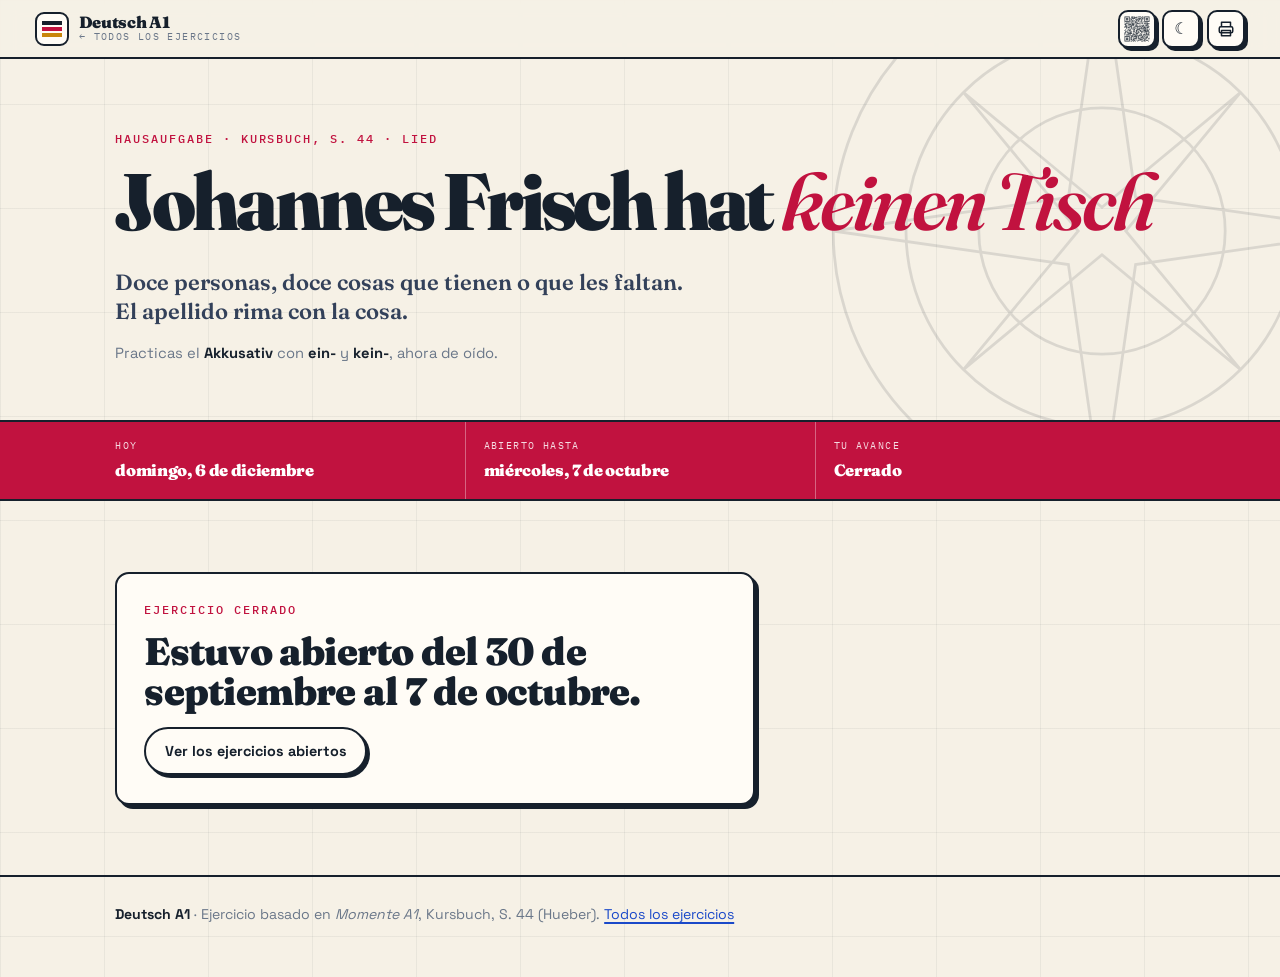
==== johannes-frisch.html @ f7e595fd "Ejercicios de Deutsch A1: portada y la canción Johannes Frisch (KB S. 44) Abierto del 30 de septiemb" ====
<!DOCTYPE html>
<html lang="es">
<head>
<meta charset="UTF-8">
<meta name="viewport" content="width=device-width, initial-scale=1">
<title>Johannes Frisch hat keinen Tisch · Deutsch A1</title>
<meta name="description" content="Hausaufgabe: la canción del Kursbuch, S. 44, con audio y huecos para el Akkusativ.">
<script>
  (function () {
    var t = null;
    try { t = localStorage.getItem("deutsch-a1-theme"); } catch (e) {}
    if (!t) t = window.matchMedia && matchMedia("(prefers-color-scheme: dark)").matches ? "dark" : "light";
    document.documentElement.dataset.theme = t;
  })();
</script>
<link rel="stylesheet" href="assets/deutsch-a1.css">
</head>
<body data-uebung="johannes-frisch">

<header class="topbar">
  <a class="brand" href="./">
    <svg class="brand-mark" viewBox="0 0 34 34" aria-hidden="true"><rect x="1" y="1" width="32" height="32" rx="8" fill="var(--card)" stroke="var(--edge)" stroke-width="2"/><rect x="7" y="9" width="20" height="4" fill="var(--ink)"/><rect x="7" y="15" width="20" height="4" fill="var(--guinda)"/><rect x="7" y="21" width="20" height="4" fill="var(--amber)"/></svg>
    <span class="brand-text"><strong>Deutsch A1</strong><small>← Todos los ejercicios</small></span>
  </a>
  <div class="topbar-actions">
    <button class="qr-btn" id="qrBtn" type="button" aria-label="Mostrar el código QR de esta página"><img src="assets/johannes-frisch/qr.svg" alt=""></button>
    <button class="icon-btn" id="themeBtn" type="button" aria-label="Cambiar tema">☾</button>
    <button class="icon-btn" id="printBtn" type="button" aria-label="Imprimir"><svg width="18" height="18" viewBox="0 0 24 24" fill="none" stroke="currentColor" stroke-width="2" stroke-linejoin="round" aria-hidden="true"><path d="M6 9V3h12v6"/><rect x="3" y="9" width="18" height="8" rx="2"/><path d="M6 14h12v7H6z"/></svg></button>
  </div>
</header>

<section class="hero">
  <svg class="hero-rose" viewBox="0 0 200 200" aria-hidden="true" fill="none" stroke="currentColor" stroke-width="1"><circle cx="100" cy="100" r="96"/><circle cx="100" cy="100" r="70"/><circle cx="100" cy="100" r="44"/><path d="M100 4 112 88 196 100 112 112 100 196 88 112 4 100 88 88Z" fill="currentColor" fill-opacity=".08"/><path d="M100 30 106 94 170 100 106 106 100 170 94 106 30 100 94 94Z" transform="rotate(45 100 100)"/></svg>
  <div class="hero-inner">
    <p class="kicker">Hausaufgabe · Kursbuch, S. 44 · Lied</p>
    <h1 class="hero-title">Johannes Frisch hat <em>keinen Tisch</em></h1>
    <p class="hero-sub">Doce personas, doce cosas que tienen o que les faltan. El apellido rima con la cosa.</p>
    <p class="hero-meta">Practicas el <b>Akkusativ</b> con <b>ein-</b> y <b>kein-</b>, ahora de oído.</p>
  </div>
</section>

<div class="nowbar" aria-live="polite">
  <div class="nowbar-inner">
    <div class="nowbar-item"><span>Hoy</span><strong id="hoy">—</strong></div>
    <div class="nowbar-item"><span>Abierto hasta</span><strong id="hasta">—</strong></div>
    <div class="nowbar-item"><span>Tu avance</span><strong id="estado">0 de 11</strong></div>
  </div>
</div>

<main id="contenido"></main>

<template id="tpl">
  <main>
    <section class="section">
      <div class="wrap">
        <div class="section-head">
          <p class="kicker k-teal">So geht's</p>
          <h2>Cinco pasos</h2>
        </div>
        <ol class="steps">
          <li><strong>Mira los dibujos</strong><span>Cada persona tiene, busca o necesita algo. <em>Frisch</em> rima con <em>Tisch</em>.</span></li>
          <li><strong>Escucha</strong><span>Una o dos veces, sin escribir. Solo oye qué artículo va.</span></li>
          <li><strong>Escribe</strong><span><em>einen · eine · keinen · keine</em> + la cosa, en el orden en que suenan.</span></li>
          <li><strong>Corrige</strong><span>Lo que salga en rojo, escúchalo otra vez antes de ver la solución.</span></li>
          <li><strong>Inventa tu estrofa</strong><span>Un nombre y una cosa que rimen. Tráela a la clase del miércoles.</span></li>
        </ol>
      </div>
    </section>

    <section class="section section-alt">
      <div class="wrap grid-2">
        <div class="stack">
          <div class="player"><span class="note" aria-hidden="true">♪</span><audio controls preload="metadata" src="assets/johannes-frisch/lied.mp3" aria-label="Canción Johannes Frisch hat keinen Tisch"></audio></div>
          <figure class="book">
            <a href="assets/johannes-frisch/kursbuch-s44.jpg" target="_blank" rel="noopener"><img src="assets/johannes-frisch/kursbuch-s44.jpg" width="1316" height="1860" alt="Kursbuch S. 44: dibujos de las doce personas de la canción" loading="lazy"></a>
            <figcaption>Momente A1, Kursbuch, S. 44 · toca la imagen para verla en grande</figcaption>
          </figure>
        </div>

        <div class="stack">
          <div class="card">
            <p class="kicker k-blue">Übung · Hören und schreiben</p>
            <h3>Wer hat was (nicht)?</h3>
            <ul class="lines" id="huecos">
              <li><span class="n">0</span>Hubertus Grille braucht <span class="ex">eine Brille</span></li>
              <li><span class="n">1</span>Marina Hartner sucht <input class="gap" aria-label="Marina Hartner sucht" data-sol="einen Partner"></li>
              <li><span class="n">2</span>Benjamin Rüssel hat <input class="gap" aria-label="Benjamin Rüssel hat" data-sol="keinen Schlüssel|keinen Schluessel"></li>
              <li><span class="n">3</span>Janina Rift hat <input class="gap" aria-label="Janina Rift hat" data-sol="keinen Stift"></li>
              <li><span class="n">4</span>Alina Hampe braucht <input class="gap" aria-label="Alina Hampe braucht" data-sol="eine Lampe"></li>
              <li><span class="n">5</span>Liane Rühle hat <input class="gap" aria-label="Liane Rühle hat" data-sol="keine Stühle|keine Stuehle"></li>
              <li><span class="n">6</span>Johannes Frisch hat <input class="gap" aria-label="Johannes Frisch hat" data-sol="keinen Tisch"></li>
              <li><span class="n">7</span>Elena Blücher kauft <input class="gap" aria-label="Elena Blücher kauft" data-sol="keine Bücher|keine Buecher"></li>
              <li><span class="n">8</span>Hans-Peter Reife hat <input class="gap" aria-label="Hans-Peter Reife hat" data-sol="keine Seife"></li>
              <li><span class="n">9</span>Mario Klinge hat <input class="gap" aria-label="Mario Klinge hat" data-sol="keine Ringe"></li>
              <li><span class="n">10</span>Florian Masche braucht <input class="gap" aria-label="Florian Masche braucht" data-sol="eine Tasche"></li>
              <li><span class="n">11</span>Larissa Nuh hat <input class="gap" aria-label="Larissa Nuh hat" data-sol="keine Uhr"></li>
            </ul>
            <div class="tools">
              <button class="btn btn-primary btn-small" type="button" id="btnCheck">Kontrollieren</button>
              <button class="btn btn-small" type="button" id="btnSol">Lösung zeigen</button>
              <button class="btn btn-small" type="button" id="btnReset">Noch einmal</button>
              <span class="score" id="score" aria-live="polite"></span>
            </div>
            <p class="muted" style="font-size:.86rem;margin:1rem 0 0">Ojo con el 3: en las soluciones del libro dice <em>einen Stift</em>, pero en la canción se oye <em>keinen Stift</em>. Vale lo que se oye.</p>
          </div>

          <div class="card">
            <p class="kicker k-amber">La regla</p>
            <h3>Solo cambia el masculino</h3>
            <table class="rule">
              <thead><tr><th></th><th>Nominativ</th><th>Akkusativ</th></tr></thead>
              <tbody>
                <tr class="hit"><td class="m">der Tisch</td><td>ein · kein</td><td><b>einen · keinen</b></td></tr>
                <tr><td class="f">die Lampe</td><td>eine · keine</td><td>eine · keine</td></tr>
                <tr><td class="ne">das Bett</td><td>ein · kein</td><td>ein · kein</td></tr>
                <tr><td class="pl">die Stühle</td><td>– · keine</td><td>– · keine</td></tr>
              </tbody>
            </table>
            <p style="margin:.9rem 0 0;font-size:.95rem"><em>haben, brauchen, suchen, kaufen</em> piden Akkusativ. Por eso Johannes tiene <b>keinen</b> Tisch y no <em>kein</em> Tisch.</p>
          </div>
        </div>
      </div>
    </section>

    <section class="section">
      <div class="wrap grid-2">
        <div class="card">
          <p class="kicker k-plum">Der Refrain · para cantarlo</p>
          <p class="refrain">Wir suchen hier. Wir suchen da.<br>Wir finden alles. Das ist ja klar.<br>Wir lernen sehr schnell. Es ist ja nicht schwer.<br>Wir brauchen keine Hilfe. Nein, nein, nein – danke sehr!</p>
        </div>
        <div class="card">
          <p class="kicker">Deine Strophe</p>
          <h3>Ahora tú</h3>
          <p style="font-size:.95rem">Inventa una persona cuyo apellido rime con una cosa. Por ejemplo: <em>Lena Kasse braucht eine Tasse.</em></p>
          <div class="field"><label for="vName">Nombre y apellido</label><input id="vName" placeholder="Lena Kasse" autocomplete="off"></div>
          <div class="field"><label for="vSatz">hat / braucht / sucht / kauft + la cosa</label><input id="vSatz" placeholder="braucht eine Tasse" autocomplete="off"></div>
          <div class="verse" id="verse" aria-live="polite"></div>
          <div class="tools"><button class="btn btn-small" type="button" id="btnCopy">Copiar mi estrofa</button><span class="score" id="copied"></span></div>
        </div>
      </div>
    </section>
  </main>
</template>

<footer>
  <div class="wrap">
    <p><strong>Deutsch A1</strong> · Ejercicio basado en <em>Momente A1</em>, Kursbuch, S. 44 (Hueber). <a href="./">Todos los ejercicios</a></p>
  </div>
</footer>

<dialog class="qr-modal" id="qrModal" aria-label="Código QR de esta página">
  <img src="assets/johannes-frisch/qr.svg" alt="Código QR que abre esta página">
  <p>socyb.github.io/deutsch-a1/johannes-frisch.html</p>
  <form method="dialog"><button class="btn btn-small">Cerrar</button></form>
</dialog>

<script src="assets/johannes-frisch/johannes-frisch.js"></script>
<script src="assets/deutsch-a1.js"></script>
</body>
</html>
---- assets/deutsch-a1.css ----
/* Deutsch A1 · Übungen — lenguaje visual "carta náutica" */
@import url('https://fonts.googleapis.com/css2?family=Fraunces:ital,opsz,wght@0,9..144,400;0,9..144,600;0,9..144,900;1,9..144,600&family=Space+Grotesk:wght@400;500;700&family=IBM+Plex+Mono:wght@500&display=swap');

/* ── Tokens ─────────────────────────────────────────────────────────────── */
:root{
  --paper:#f6f1e6; --paper-2:#efe8d9; --card:#fffcf6;
  --ink:#16202c; --ink-soft:#33415a; --muted:#6a7789;
  --line:#d9cfba; --edge:#16202c; --grid:rgba(22,32,44,.055);

  --guinda:#c1123f; --cobalt:#1a49c9; --teal:#0f7a70; --amber:#c8860a; --plum:#7c3f6d;
  --tint-red:#fbe3e7; --tint-blue:#e4ecff; --tint-teal:#dcf1ec; --tint-amber:#fbeed2; --tint-plum:#f4e7f1;

  --shadow:6px 6px 0 var(--edge); --shadow-sm:4px 4px 0 var(--edge); --shadow-xs:3px 3px 0 var(--edge);

  --display:"Fraunces",Georgia,"Times New Roman",serif;
  --sans:"Space Grotesk",system-ui,-apple-system,"Segoe UI",sans-serif;
  --mono:"IBM Plex Mono",ui-monospace,SFMono-Regular,Menlo,monospace;

  --radius:14px; --radius-sm:10px; --wrap:1120px; --t:.2s ease;
}
html[data-theme="dark"]{
  --paper:#0e1620; --paper-2:#131e2a; --card:#17232f;
  --ink:#eef3f9; --ink-soft:#c6d3e2; --muted:#8ea0b6;
  --line:#31435a; --edge:#050b12; --grid:rgba(255,255,255,.045);
  --guinda:#ff5573; --cobalt:#83a8ff; --teal:#4fd0bf; --amber:#f2c257; --plum:#d68fc4;
  --tint-red:#341a23; --tint-blue:#17233f; --tint-teal:#0f2c2a; --tint-amber:#332711; --tint-plum:#2d1c2b;
}

/* ── Base ───────────────────────────────────────────────────────────────── */
*,*::before,*::after{box-sizing:border-box}
html{scroll-behavior:smooth;scroll-padding-top:84px}
body{
  margin:0;font-family:var(--sans);font-size:16.5px;line-height:1.62;color:var(--ink);
  background-color:var(--paper);
  background-image:linear-gradient(var(--grid) 1px,transparent 1px),linear-gradient(90deg,var(--grid) 1px,transparent 1px);
  background-size:104px 104px;-webkit-font-smoothing:antialiased;
  transition:background-color .35s ease,color .35s ease;
}
img{display:block;max-width:100%;height:auto}
button,input{font:inherit;color:inherit}
h1,h2,h3{font-family:var(--display);line-height:1.06;margin:0 0 .4em;letter-spacing:-.02em}
p{margin:0 0 1rem}
a{color:var(--cobalt);text-decoration-thickness:1.5px;text-underline-offset:3px}
a:hover{color:var(--guinda)}
:focus-visible{outline:3px dashed var(--guinda);outline-offset:3px}
::selection{background:var(--amber);color:#16202c}
.wrap{width:100%;max-width:var(--wrap);margin:0 auto;padding:0 clamp(1rem,4vw,2.2rem)}
.muted{color:var(--muted)}
.kicker{margin:0 0 .7rem;font-family:var(--mono);font-size:.72rem;font-weight:500;letter-spacing:.17em;text-transform:uppercase;color:var(--guinda)}
.k-blue{color:var(--cobalt)}.k-teal{color:var(--teal)}.k-amber{color:var(--amber)}.k-plum{color:var(--plum)}

/* ── Barra superior ─────────────────────────────────────────────────────── */
.topbar{
  position:sticky;top:0;z-index:60;display:flex;align-items:center;gap:1rem;
  padding:.6rem clamp(1rem,4vw,2.2rem);
  background:var(--paper);background:color-mix(in srgb,var(--paper) 90%,transparent);
  backdrop-filter:blur(10px);border-bottom:2px solid var(--edge);
}
.brand{display:flex;align-items:center;gap:.6rem;text-decoration:none;color:var(--ink);min-width:0}
.brand-mark{width:34px;height:34px;flex:none}
.brand-text{display:flex;flex-direction:column;line-height:1.1;min-width:0}
.brand-text strong{font-family:var(--display);font-size:1.02rem;font-weight:900;letter-spacing:-.02em}
.brand-text small{font-family:var(--mono);font-size:.62rem;letter-spacing:.14em;text-transform:uppercase;color:var(--muted)}
.topbar-actions{display:flex;gap:.4rem;margin-left:auto}
.icon-btn,.qr-btn{
  display:grid;color:var(--ink);place-items:center;width:38px;height:38px;
  border:2px solid var(--edge);border-radius:var(--radius-sm);background:var(--card);cursor:pointer;font-size:1rem;
  box-shadow:var(--shadow-xs);transition:transform var(--t),box-shadow var(--t);
}
.qr-btn{padding:3px;background:#fffcf6}
.qr-btn img{width:100%;height:100%;image-rendering:pixelated}
.icon-btn:hover,.qr-btn:hover{transform:translate(-1px,-1px);box-shadow:var(--shadow-sm)}
.icon-btn:active,.qr-btn:active{transform:translate(2px,2px);box-shadow:1px 1px 0 var(--edge)}

/* ── Botones ────────────────────────────────────────────────────────────── */
.btn{
  display:inline-flex;align-items:center;gap:.5rem;padding:.65rem 1.15rem;
  border:2px solid var(--edge);border-radius:999px;font-weight:700;font-size:.9rem;
  text-decoration:none;cursor:pointer;background:var(--card);color:var(--ink);
  box-shadow:var(--shadow-xs);transition:transform var(--t),box-shadow var(--t);
}
.btn:hover{transform:translate(-2px,-2px);box-shadow:var(--shadow-sm);color:var(--ink)}
.btn:active{transform:translate(2px,2px);box-shadow:1px 1px 0 var(--edge)}
.btn-primary{background:var(--guinda);color:#fff}
.btn-primary:hover{color:#fff}
html[data-theme="dark"] .btn-primary,html[data-theme="dark"] .btn-primary:hover{color:#14060c}
.btn-small{padding:.42rem .85rem;font-size:.8rem}

/* ── Portada ────────────────────────────────────────────────────────────── */
.hero{position:relative;overflow:hidden;border-bottom:2px solid var(--edge)}
.hero-rose{position:absolute;right:-8%;top:-30%;width:min(60vw,560px);opacity:.12;color:var(--ink);pointer-events:none;animation:spin 300s linear infinite}
@keyframes spin{to{transform:rotate(360deg)}}
.hero-inner{position:relative;z-index:1;max-width:var(--wrap);margin:0 auto;padding:clamp(2.2rem,6vw,4.4rem) clamp(1rem,4vw,2.2rem) clamp(2rem,5vw,3.4rem)}
.hero-title{font-size:clamp(2.5rem,7vw,5rem);font-weight:900;letter-spacing:-.045em;margin:.1em 0 .3em}
.hero-title em{font-style:italic;font-weight:600;color:var(--guinda)}
.hero-sub{font-family:var(--display);font-size:clamp(1.08rem,2.2vw,1.38rem);font-weight:600;line-height:1.3;max-width:38ch;color:var(--ink-soft);margin-bottom:1rem}
.hero-meta{color:var(--muted);font-size:.92rem;margin:0}
.hero-meta b{color:var(--ink)}

/* ── Barra de hoy ───────────────────────────────────────────────────────── */
.nowbar{background:var(--guinda);color:#fff;border-bottom:2px solid var(--edge)}
html[data-theme="dark"] .nowbar{color:#160610}
.nowbar-inner{display:grid;grid-template-columns:repeat(3,minmax(0,1fr));max-width:var(--wrap);margin:0 auto;padding:0 clamp(1rem,4vw,2.2rem)}
.nowbar-item{padding:1rem 1.1rem 1rem 0;min-width:0}
.nowbar-item+.nowbar-item{padding-left:1.1rem;border-left:1px solid rgba(255,255,255,.35)}
html[data-theme="dark"] .nowbar-item+.nowbar-item{border-left-color:rgba(0,0,0,.28)}
.nowbar-item span{display:block;font-family:var(--mono);font-size:.62rem;letter-spacing:.14em;text-transform:uppercase;opacity:.85}
.nowbar-item strong{display:block;margin-top:.18rem;font-family:var(--display);font-size:1.02rem;font-weight:900;letter-spacing:-.02em}

/* ── Secciones y tarjetas ───────────────────────────────────────────────── */
.section{padding:clamp(2.4rem,6vw,4.4rem) 0}
.section-alt{background:var(--paper-2);border-top:2px solid var(--edge);border-bottom:2px solid var(--edge)}
.section-head{max-width:46rem;margin-bottom:1.8rem}
.section-head h2{font-size:clamp(2rem,5vw,3.1rem);font-weight:900;letter-spacing:-.04em;margin-bottom:.35rem}
.lead{font-size:clamp(1rem,1.7vw,1.15rem);color:var(--ink-soft);max-width:62ch;margin:0}
.card{background:var(--card);border:2px solid var(--edge);border-radius:var(--radius);padding:clamp(1.1rem,3vw,1.7rem);box-shadow:var(--shadow-sm)}
.card h3{font-size:clamp(1.2rem,2.4vw,1.5rem);font-weight:900}
.card > :last-child{margin-bottom:0}
.grid-2{display:grid;grid-template-columns:repeat(auto-fit,minmax(min(100%,320px),1fr));gap:1.3rem;align-items:start}
.stack{display:grid;gap:1.3rem}

/* ── Lista de ejercicios (portada) ──────────────────────────────────────── */
.ulist{display:grid;gap:1.2rem;grid-template-columns:repeat(auto-fit,minmax(min(100%,330px),1fr))}
.ucard{
  display:block;text-decoration:none;color:var(--ink);background:var(--card);
  border:2px solid var(--edge);border-radius:var(--radius);padding:1.3rem 1.4rem;
  box-shadow:var(--shadow-sm);transition:transform var(--t),box-shadow var(--t);
}
.ucard:hover{transform:translate(-3px,-3px);box-shadow:var(--shadow);color:var(--ink)}
.ucard h3{font-size:1.45rem;font-weight:900;margin:.2rem 0 .4rem}
.ucard p{margin:0 0 .8rem;color:var(--ink-soft);font-size:.95rem}
.ucard .kicker{font-size:.72rem;margin-bottom:.4rem}
.ucard .due{display:inline-block;font-family:var(--mono);font-size:.72rem;letter-spacing:.08em;text-transform:uppercase;padding:.25rem .6rem;border:2px solid var(--guinda);border-radius:999px;color:var(--guinda);background:var(--tint-red)}
.empty{border-style:dashed;box-shadow:none;color:var(--ink-soft)}

/* ── Pasos ──────────────────────────────────────────────────────────────── */
.steps{list-style:none;margin:0;padding:0;counter-reset:s;display:grid;gap:.9rem;grid-template-columns:repeat(auto-fit,minmax(min(100%,180px),1fr))}
.steps li{counter-increment:s;position:relative;background:var(--card);border:2px solid var(--edge);border-radius:var(--radius);padding:1rem 1.1rem 1rem 3.6rem;box-shadow:var(--shadow-xs)}
.steps li::before{content:counter(s);position:absolute;left:1rem;top:1rem;display:grid;place-items:center;width:30px;height:30px;border-radius:50%;border:2px solid var(--guinda);color:var(--guinda);font-family:var(--mono);font-size:.8rem}
.steps strong{display:block;font-family:var(--display);font-size:1.08rem}
.steps span{color:var(--ink-soft);font-size:.92rem}

/* ── Libro y audio ──────────────────────────────────────────────────────── */
.book{margin:0;background:#fffcf6;border:2px solid var(--edge);border-radius:var(--radius);box-shadow:var(--shadow-sm);overflow:hidden}
.book a{display:block}
.book img{width:100%}
.book figcaption{padding:.7rem 1rem;border-top:2px solid var(--edge);font-size:.82rem;color:#6a7789;background:var(--card)}
html[data-theme="dark"] .book figcaption{color:var(--muted)}
.player{display:flex;align-items:center;gap:.8rem;background:var(--tint-blue);border:2px solid var(--edge);border-radius:var(--radius);padding:.7rem .9rem;box-shadow:var(--shadow-xs)}
.player .note{font-family:var(--display);font-size:1.6rem;line-height:1;color:var(--cobalt)}
.player audio{flex:1;min-width:0;height:40px}

/* ── Huecos ─────────────────────────────────────────────────────────────── */
.lines{list-style:none;margin:0 0 1rem;padding:0}
.lines li{display:flex;flex-wrap:wrap;align-items:baseline;gap:.2rem .45rem;padding:.42rem 0;border-bottom:1px dashed var(--line);font-size:1.05rem}
.lines li:last-child{border-bottom:0}
.lines .n{font-family:var(--mono);font-size:.72rem;color:var(--muted);width:1.6rem}
.lines .ex{color:var(--teal);font-weight:700}
.gap{
  width:min(100%,12.5rem);padding:.15rem .3rem;border:0;border-bottom:2px solid var(--line);
  background:transparent;font-size:1.02rem;border-radius:0;
}
.gap:focus{outline:none;border-bottom-color:var(--cobalt);background:var(--tint-blue)}
.gap.ok{border-bottom-color:var(--teal);color:var(--teal);font-weight:700}
.gap.bad{border-bottom-color:var(--guinda);color:var(--guinda);background:var(--tint-red)}
.tools{display:flex;flex-wrap:wrap;gap:.55rem;align-items:center}
.score{font-family:var(--mono);font-size:.82rem;color:var(--teal);margin-left:.3rem}

/* ── Tabla de la regla ──────────────────────────────────────────────────── */
.rule{width:100%;border-collapse:collapse;font-size:.98rem}
.rule th,.rule td{padding:.45rem .5rem;border-bottom:1px solid var(--line);text-align:left}
.rule th{font-family:var(--mono);font-size:.66rem;letter-spacing:.12em;text-transform:uppercase;color:var(--muted);font-weight:500}
.rule .m{color:var(--cobalt);font-weight:700}.rule .f{color:var(--guinda);font-weight:700}
.rule .ne{color:var(--teal);font-weight:700}.rule .pl{color:var(--amber);font-weight:700}
.rule .hit{background:var(--tint-amber)}

/* ── Estribillo y estrofa propia ────────────────────────────────────────── */
.refrain{font-family:var(--display);font-size:1.18rem;line-height:1.5;font-style:italic;color:var(--ink-soft);margin:0}
.field{display:grid;gap:.25rem;margin-bottom:.8rem}
.field label{font-family:var(--mono);font-size:.68rem;letter-spacing:.12em;text-transform:uppercase;color:var(--muted)}
.field input{padding:.6rem .75rem;border:2px solid var(--edge);border-radius:var(--radius-sm);background:var(--paper)}
.verse{font-family:var(--display);font-size:1.35rem;font-weight:600;line-height:1.35;padding:1rem 1.1rem;border:2px dashed var(--line);border-radius:var(--radius-sm);margin:.4rem 0 1rem;min-height:4.2rem}

/* ── Aviso de ejercicio cerrado ─────────────────────────────────────────── */
.closed{max-width:40rem}
.closed h2{font-size:clamp(1.7rem,4vw,2.4rem);font-weight:900}

/* ── QR ─────────────────────────────────────────────────────────────────── */
.qr-modal{width:min(92vw,400px);padding:1.4rem;margin:auto;border:2px solid var(--edge);border-radius:var(--radius);background:var(--card);color:var(--ink);box-shadow:var(--shadow)}
.qr-modal::backdrop{background:rgba(9,14,20,.62);backdrop-filter:blur(3px)}
.qr-modal img{width:100%;image-rendering:pixelated;border:2px solid var(--edge);border-radius:var(--radius-sm);margin:.4rem 0 .8rem}
.qr-modal p{font-size:.85rem;color:var(--muted);word-break:break-all;margin:0 0 .9rem}

/* ── Pie ────────────────────────────────────────────────────────────────── */
footer{border-top:2px solid var(--edge);padding:1.6rem 0 2.2rem;font-size:.88rem;color:var(--muted)}
footer strong{color:var(--ink)}

/* ── Celular ────────────────────────────────────────────────────────────── */
@media (max-width:640px){
  .nowbar-inner{grid-template-columns:1fr}
  .nowbar-item{padding:.7rem 0}
  .nowbar-item+.nowbar-item{padding-left:0;border-left:0;border-top:1px solid rgba(255,255,255,.35)}
  .brand-text small{display:none}
  .gap{width:100%}
}

/* ── Impresión ──────────────────────────────────────────────────────────── */
@media print{
  .topbar,.hero-rose,.tools,.player,.qr-modal,.no-print{display:none!important}
  body{background:#fff;color:#000}
  .card,.steps li,.book,.ucard{box-shadow:none;break-inside:avoid}
  .nowbar{background:#fff;color:#000;border-top:2px solid #000}
  .section{padding:1rem 0}
  .gap{border-bottom:1px solid #000}
}
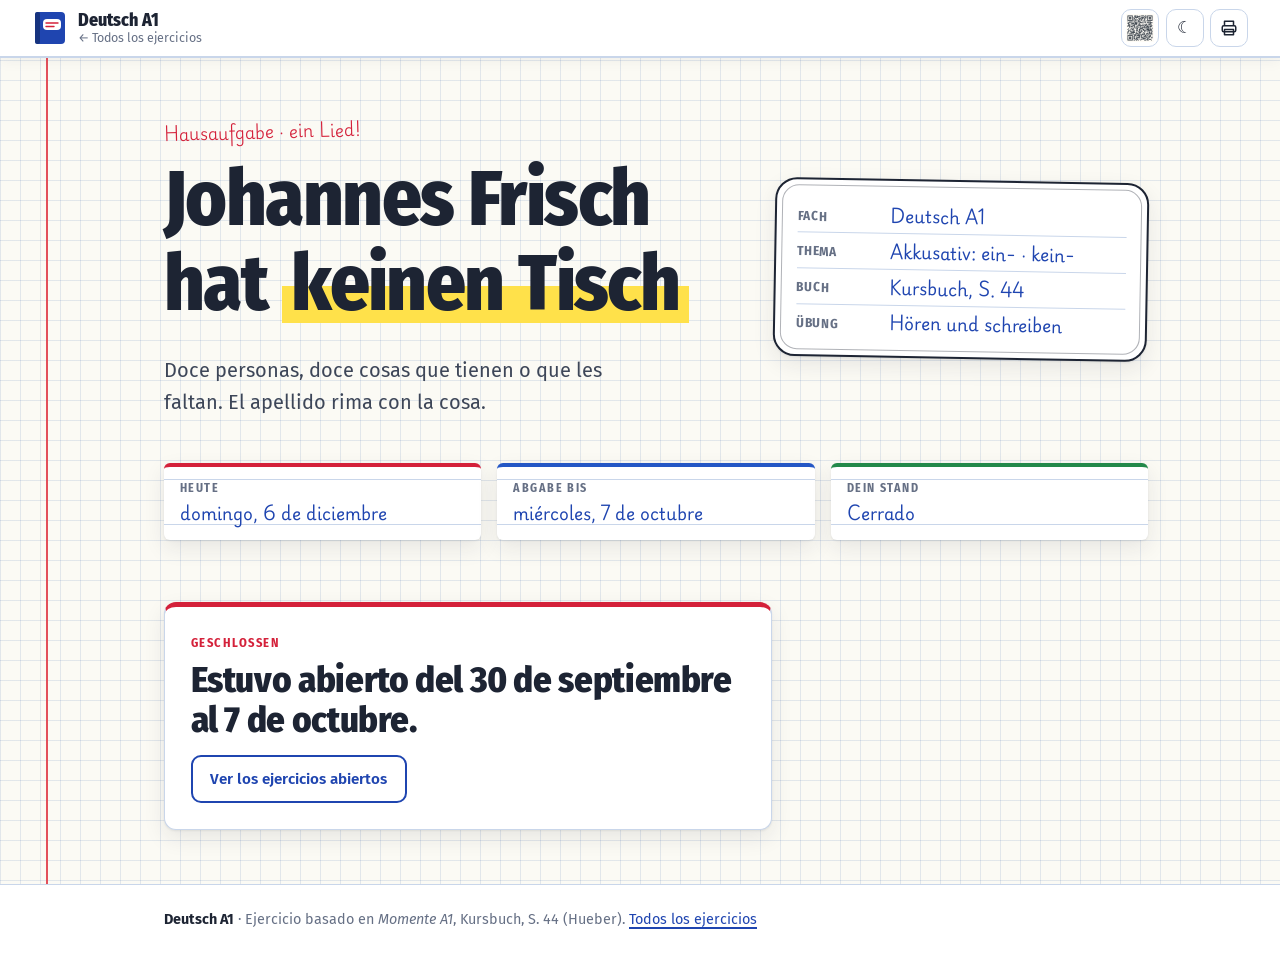
==== commit 5df92c08: "Nuevo diseño Schulheft: papel cuadriculado, colores de género y pizarra Co-Authored-By: Claude Opus " ====
--- a/johannes-frisch.html
+++ b/johannes-frisch.html
@@ -19,7 +19,7 @@
 
 <header class="topbar">
   <a class="brand" href="./">
-    <svg class="brand-mark" viewBox="0 0 34 34" aria-hidden="true"><rect x="1" y="1" width="32" height="32" rx="8" fill="var(--card)" stroke="var(--edge)" stroke-width="2"/><rect x="7" y="9" width="20" height="4" fill="var(--ink)"/><rect x="7" y="15" width="20" height="4" fill="var(--guinda)"/><rect x="7" y="21" width="20" height="4" fill="var(--amber)"/></svg>
+    <svg class="brand-mark" viewBox="0 0 36 36" aria-hidden="true"><rect x="3" y="2" width="30" height="32" rx="4" fill="#1f45b0"/><rect x="3" y="2" width="5" height="32" rx="2" fill="#16337f"/><rect x="11" y="9" width="18" height="11" rx="4" fill="#fff"/><path d="M14 13h12M14 16.5h8" stroke="#d4213a" stroke-width="1.4" stroke-linecap="round"/></svg>
     <span class="brand-text"><strong>Deutsch A1</strong><small>← Todos los ejercicios</small></span>
   </a>
   <div class="topbar-actions">
@@ -30,22 +30,28 @@
 </header>
 
 <section class="hero">
-  <svg class="hero-rose" viewBox="0 0 200 200" aria-hidden="true" fill="none" stroke="currentColor" stroke-width="1"><circle cx="100" cy="100" r="96"/><circle cx="100" cy="100" r="70"/><circle cx="100" cy="100" r="44"/><path d="M100 4 112 88 196 100 112 112 100 196 88 112 4 100 88 88Z" fill="currentColor" fill-opacity=".08"/><path d="M100 30 106 94 170 100 106 106 100 170 94 106 30 100 94 94Z" transform="rotate(45 100 100)"/></svg>
-  <div class="hero-inner">
-    <p class="kicker">Hausaufgabe · Kursbuch, S. 44 · Lied</p>
-    <h1 class="hero-title">Johannes Frisch hat <em>keinen Tisch</em></h1>
-    <p class="hero-sub">Doce personas, doce cosas que tienen o que les faltan. El apellido rima con la cosa.</p>
-    <p class="hero-meta">Practicas el <b>Akkusativ</b> con <b>ein-</b> y <b>kein-</b>, ahora de oído.</p>
+  <div class="wrap hero-grid">
+    <div>
+      <p class="hero-kicker">Hausaufgabe · ein Lied!</p>
+      <h1 class="hero-title">Johannes Frisch hat <span class="mark">keinen Tisch</span></h1>
+      <p class="hero-sub">Doce personas, doce cosas que tienen o que les faltan. El apellido rima con la cosa.</p>
+    </div>
+    <div class="etikett" aria-label="Datos del ejercicio">
+      <div class="etikett-row"><span>Fach</span><b>Deutsch A1</b></div>
+      <div class="etikett-row"><span>Thema</span><b>Akkusativ: ein- · kein-</b></div>
+      <div class="etikett-row"><span>Buch</span><b>Kursbuch, S. 44</b></div>
+      <div class="etikett-row"><span>Übung</span><b>Hören und schreiben</b></div>
+    </div>
   </div>
 </section>
 
-<div class="nowbar" aria-live="polite">
-  <div class="nowbar-inner">
-    <div class="nowbar-item"><span>Hoy</span><strong id="hoy">—</strong></div>
-    <div class="nowbar-item"><span>Abierto hasta</span><strong id="hasta">—</strong></div>
-    <div class="nowbar-item"><span>Tu avance</span><strong id="estado">0 de 11</strong></div>
+<section aria-live="polite">
+  <div class="wrap karten">
+    <div class="karte"><span>Heute</span><strong id="hoy">—</strong></div>
+    <div class="karte"><span>Abgabe bis</span><strong id="hasta">—</strong></div>
+    <div class="karte"><span>Dein Stand</span><strong id="estado">0 de 11</strong></div>
   </div>
-</div>
+</section>
 
 <main id="contenido"></main>
 
@@ -54,7 +60,7 @@
     <section class="section">
       <div class="wrap">
         <div class="section-head">
-          <p class="kicker k-teal">So geht's</p>
+          <span class="label c-das">So geht's</span>
           <h2>Cinco pasos</h2>
         </div>
         <ol class="steps">
@@ -67,7 +73,7 @@
       </div>
     </section>
 
-    <section class="section section-alt">
+    <section class="section">
       <div class="wrap grid-2">
         <div class="stack">
           <div class="player"><span class="note" aria-hidden="true">♪</span><audio controls preload="metadata" src="assets/johannes-frisch/lied.mp3" aria-label="Canción Johannes Frisch hat keinen Tisch"></audio></div>
@@ -79,44 +85,46 @@
 
         <div class="stack">
           <div class="card">
-            <p class="kicker k-blue">Übung · Hören und schreiben</p>
+            <span class="label c-der">Übung · Hören und schreiben</span>
             <h3>Wer hat was (nicht)?</h3>
-            <ul class="lines" id="huecos">
-              <li><span class="n">0</span>Hubertus Grille braucht <span class="ex">eine Brille</span></li>
-              <li><span class="n">1</span>Marina Hartner sucht <input class="gap" aria-label="Marina Hartner sucht" data-sol="einen Partner"></li>
-              <li><span class="n">2</span>Benjamin Rüssel hat <input class="gap" aria-label="Benjamin Rüssel hat" data-sol="keinen Schlüssel|keinen Schluessel"></li>
-              <li><span class="n">3</span>Janina Rift hat <input class="gap" aria-label="Janina Rift hat" data-sol="keinen Stift"></li>
-              <li><span class="n">4</span>Alina Hampe braucht <input class="gap" aria-label="Alina Hampe braucht" data-sol="eine Lampe"></li>
-              <li><span class="n">5</span>Liane Rühle hat <input class="gap" aria-label="Liane Rühle hat" data-sol="keine Stühle|keine Stuehle"></li>
-              <li><span class="n">6</span>Johannes Frisch hat <input class="gap" aria-label="Johannes Frisch hat" data-sol="keinen Tisch"></li>
-              <li><span class="n">7</span>Elena Blücher kauft <input class="gap" aria-label="Elena Blücher kauft" data-sol="keine Bücher|keine Buecher"></li>
-              <li><span class="n">8</span>Hans-Peter Reife hat <input class="gap" aria-label="Hans-Peter Reife hat" data-sol="keine Seife"></li>
-              <li><span class="n">9</span>Mario Klinge hat <input class="gap" aria-label="Mario Klinge hat" data-sol="keine Ringe"></li>
-              <li><span class="n">10</span>Florian Masche braucht <input class="gap" aria-label="Florian Masche braucht" data-sol="eine Tasche"></li>
-              <li><span class="n">11</span>Larissa Nuh hat <input class="gap" aria-label="Larissa Nuh hat" data-sol="keine Uhr"></li>
-            </ul>
+            <div class="heft">
+              <ul class="lines" id="huecos">
+                <li><span class="n">0</span>Hubertus Grille braucht <span class="ex">eine Brille</span></li>
+                <li><span class="n">1</span>Marina Hartner sucht <input class="gap" aria-label="Marina Hartner sucht" data-sol="einen Partner"></li>
+                <li><span class="n">2</span>Benjamin Rüssel hat <input class="gap" aria-label="Benjamin Rüssel hat" data-sol="keinen Schlüssel|keinen Schluessel"></li>
+                <li><span class="n">3</span>Janina Rift hat <input class="gap" aria-label="Janina Rift hat" data-sol="keinen Stift"></li>
+                <li><span class="n">4</span>Alina Hampe braucht <input class="gap" aria-label="Alina Hampe braucht" data-sol="eine Lampe"></li>
+                <li><span class="n">5</span>Liane Rühle hat <input class="gap" aria-label="Liane Rühle hat" data-sol="keine Stühle|keine Stuehle"></li>
+                <li><span class="n">6</span>Johannes Frisch hat <input class="gap" aria-label="Johannes Frisch hat" data-sol="keinen Tisch"></li>
+                <li><span class="n">7</span>Elena Blücher kauft <input class="gap" aria-label="Elena Blücher kauft" data-sol="keine Bücher|keine Buecher"></li>
+                <li><span class="n">8</span>Hans-Peter Reife hat <input class="gap" aria-label="Hans-Peter Reife hat" data-sol="keine Seife"></li>
+                <li><span class="n">9</span>Mario Klinge hat <input class="gap" aria-label="Mario Klinge hat" data-sol="keine Ringe"></li>
+                <li><span class="n">10</span>Florian Masche braucht <input class="gap" aria-label="Florian Masche braucht" data-sol="eine Tasche"></li>
+                <li><span class="n">11</span>Larissa Nuh hat <input class="gap" aria-label="Larissa Nuh hat" data-sol="keine Uhr"></li>
+              </ul>
+            </div>
             <div class="tools">
               <button class="btn btn-primary btn-small" type="button" id="btnCheck">Kontrollieren</button>
               <button class="btn btn-small" type="button" id="btnSol">Lösung zeigen</button>
-              <button class="btn btn-small" type="button" id="btnReset">Noch einmal</button>
+              <button class="btn btn-rot btn-small" type="button" id="btnReset">Noch einmal</button>
               <span class="score" id="score" aria-live="polite"></span>
             </div>
-            <p class="muted" style="font-size:.86rem;margin:1rem 0 0">Ojo con el 3: en las soluciones del libro dice <em>einen Stift</em>, pero en la canción se oye <em>keinen Stift</em>. Vale lo que se oye.</p>
+            <p class="hinweis">Ojo con el 3: en las soluciones del libro dice <em>einen Stift</em>, pero en la canción se oye <em>keinen Stift</em>. Vale lo que se oye.</p>
           </div>
 
           <div class="card">
-            <p class="kicker k-amber">La regla</p>
+            <span class="label c-pl">Die Regel</span>
             <h3>Solo cambia el masculino</h3>
             <table class="rule">
               <thead><tr><th></th><th>Nominativ</th><th>Akkusativ</th></tr></thead>
               <tbody>
-                <tr class="hit"><td class="m">der Tisch</td><td>ein · kein</td><td><b>einen · keinen</b></td></tr>
-                <tr><td class="f">die Lampe</td><td>eine · keine</td><td>eine · keine</td></tr>
-                <tr><td class="ne">das Bett</td><td>ein · kein</td><td>ein · kein</td></tr>
-                <tr><td class="pl">die Stühle</td><td>– · keine</td><td>– · keine</td></tr>
+                <tr class="g-der"><td>der Tisch</td><td>ein · kein</td><td><b>einen · keinen</b></td></tr>
+                <tr class="g-die"><td>die Lampe</td><td>eine · keine</td><td>eine · keine</td></tr>
+                <tr class="g-das"><td>das Bett</td><td>ein · kein</td><td>ein · kein</td></tr>
+                <tr class="g-pl"><td>die Stühle</td><td>– · keine</td><td>– · keine</td></tr>
               </tbody>
             </table>
-            <p style="margin:.9rem 0 0;font-size:.95rem"><em>haben, brauchen, suchen, kaufen</em> piden Akkusativ. Por eso Johannes tiene <b>keinen</b> Tisch y no <em>kein</em> Tisch.</p>
+            <p style="margin:.9rem 0 0;font-size:.97rem"><em>haben, brauchen, suchen, kaufen</em> piden Akkusativ. Por eso Johannes tiene <b class="c-der">keinen</b> Tisch y no <em>kein</em> Tisch.</p>
           </div>
         </div>
       </div>
@@ -124,12 +132,12 @@
 
     <section class="section">
       <div class="wrap grid-2">
-        <div class="card">
-          <p class="kicker k-plum">Der Refrain · para cantarlo</p>
-          <p class="refrain">Wir suchen hier. Wir suchen da.<br>Wir finden alles. Das ist ja klar.<br>Wir lernen sehr schnell. Es ist ja nicht schwer.<br>Wir brauchen keine Hilfe. Nein, nein, nein – danke sehr!</p>
+        <div class="tafel">
+          <span class="label">Der Refrain · zum Mitsingen</span>
+          <p class="tafel-text">Wir suchen hier. Wir suchen da.<br>Wir finden alles. Das ist ja klar.<br>Wir lernen sehr schnell. Es ist ja nicht schwer.<br>Wir brauchen keine Hilfe.<br>Nein, nein, nein – danke sehr!</p>
         </div>
-        <div class="card">
-          <p class="kicker">Deine Strophe</p>
+        <div class="postit">
+          <span class="label">Deine Strophe</span>
           <h3>Ahora tú</h3>
           <p style="font-size:.95rem">Inventa una persona cuyo apellido rime con una cosa. Por ejemplo: <em>Lena Kasse braucht eine Tasse.</em></p>
           <div class="field"><label for="vName">Nombre y apellido</label><input id="vName" placeholder="Lena Kasse" autocomplete="off"></div>
@@ -151,7 +159,7 @@
 <dialog class="qr-modal" id="qrModal" aria-label="Código QR de esta página">
   <img src="assets/johannes-frisch/qr.svg" alt="Código QR que abre esta página">
   <p>socyb.github.io/deutsch-a1/johannes-frisch.html</p>
-  <form method="dialog"><button class="btn btn-small">Cerrar</button></form>
+  <form method="dialog"><button class="btn btn-small">Schließen</button></form>
 </dialog>
 
 <script src="assets/johannes-frisch/johannes-frisch.js"></script>
--- a/assets/deutsch-a1.css
+++ b/assets/deutsch-a1.css
@@ -1,215 +1,266 @@
-/* Deutsch A1 · Übungen — lenguaje visual "carta náutica" */
-@import url('https://fonts.googleapis.com/css2?family=Fraunces:ital,opsz,wght@0,9..144,400;0,9..144,600;0,9..144,900;1,9..144,600&family=Space+Grotesk:wght@400;500;700&family=IBM+Plex+Mono:wght@500&display=swap');
+/* Deutsch A1 · Übungen — "Schulheft": papel cuadriculado, tinta de pluma,
+   corrección en rojo y los colores de género der / die / das / Plural.
+   En modo oscuro, la página es la pizarra (Tafel). */
+@import url('https://fonts.googleapis.com/css2?family=Fira+Sans:ital,wght@0,400;0,600;0,800;1,400&family=Fira+Sans+Condensed:wght@700;800&family=Playwrite+DE+Grund:wght@300;400&display=swap');
 
 /* ── Tokens ─────────────────────────────────────────────────────────────── */
 :root{
-  --paper:#f6f1e6; --paper-2:#efe8d9; --card:#fffcf6;
-  --ink:#16202c; --ink-soft:#33415a; --muted:#6a7789;
-  --line:#d9cfba; --edge:#16202c; --grid:rgba(22,32,44,.055);
-
-  --guinda:#c1123f; --cobalt:#1a49c9; --teal:#0f7a70; --amber:#c8860a; --plum:#7c3f6d;
-  --tint-red:#fbe3e7; --tint-blue:#e4ecff; --tint-teal:#dcf1ec; --tint-amber:#fbeed2; --tint-plum:#f4e7f1;
-
-  --shadow:6px 6px 0 var(--edge); --shadow-sm:4px 4px 0 var(--edge); --shadow-xs:3px 3px 0 var(--edge);
-
-  --display:"Fraunces",Georgia,"Times New Roman",serif;
-  --sans:"Space Grotesk",system-ui,-apple-system,"Segoe UI",sans-serif;
-  --mono:"IBM Plex Mono",ui-monospace,SFMono-Regular,Menlo,monospace;
-
-  --radius:14px; --radius-sm:10px; --wrap:1120px; --t:.2s ease;
+  --paper:#fbfaf4; --sheet:#ffffff; --sheet-2:#f4f6fa;
+  --ink:#1d2433; --soft:#3d4658; --muted:#667085;
+  --kaestchen:rgba(52,96,170,.13); --rule:#c9d6ea; --rand:#e3505b;
+
+  --tinte:#1f45b0;                 /* Füller, tinta azul */
+  --rot:#d4213a;                   /* Rotstift, corrección */
+  --der:#2457c5; --die:#d4213a; --das:#23894a; --plural:#e07b10;
+  --marker:#ffe14a;
+  --t-der:#e6eeff; --t-die:#fde6e9; --t-das:#e1f3e6; --t-plural:#fdeed9;
+
+  --tafel:#23493a; --tafel-ink:#f1f5ee; --holz:#a8743f;
+  --shadow:0 1px 2px rgba(29,36,51,.08),0 8px 22px rgba(29,36,51,.09);
+  --lift:0 2px 4px rgba(29,36,51,.10),0 14px 30px rgba(29,36,51,.14);
+
+  --sans:"Fira Sans",system-ui,-apple-system,"Segoe UI",sans-serif;
+  --cond:"Fira Sans Condensed","Fira Sans",system-ui,sans-serif;
+  --hand:"Playwrite DE Grund","Comic Sans MS",cursive;
+
+  --r:12px; --wrap:1080px; --t:.18s ease;
 }
 html[data-theme="dark"]{
-  --paper:#0e1620; --paper-2:#131e2a; --card:#17232f;
-  --ink:#eef3f9; --ink-soft:#c6d3e2; --muted:#8ea0b6;
-  --line:#31435a; --edge:#050b12; --grid:rgba(255,255,255,.045);
-  --guinda:#ff5573; --cobalt:#83a8ff; --teal:#4fd0bf; --amber:#f2c257; --plum:#d68fc4;
-  --tint-red:#341a23; --tint-blue:#17233f; --tint-teal:#0f2c2a; --tint-amber:#332711; --tint-plum:#2d1c2b;
-}
-
-/* ── Base ───────────────────────────────────────────────────────────────── */
+  --paper:#1c3a2e; --sheet:#244637; --sheet-2:#20402f;
+  --ink:#eef4ec; --soft:#cfdccf; --muted:#9fb5a7;
+  --kaestchen:rgba(255,255,255,.045); --rule:#3d6352; --rand:rgba(255,140,140,.45);
+  --tinte:#a9c8ff; --rot:#ff9a9a; --der:#a9c8ff; --die:#ff9a9a; --das:#9ae3a8; --plural:#ffc27a;
+  --marker:rgba(255,225,74,.35);
+  --t-der:rgba(169,200,255,.12); --t-die:rgba(255,154,154,.12); --t-das:rgba(154,227,168,.12); --t-plural:rgba(255,194,122,.12);
+  --tafel:#173126; --tafel-ink:#f1f5ee;
+  --shadow:0 1px 2px rgba(0,0,0,.25),0 8px 22px rgba(0,0,0,.25);
+  --lift:0 2px 4px rgba(0,0,0,.3),0 14px 30px rgba(0,0,0,.35);
+}
+
+/* ── Base: hoja cuadriculada con margen rojo ────────────────────────────── */
 *,*::before,*::after{box-sizing:border-box}
-html{scroll-behavior:smooth;scroll-padding-top:84px}
+html{scroll-behavior:smooth;scroll-padding-top:80px}
 body{
-  margin:0;font-family:var(--sans);font-size:16.5px;line-height:1.62;color:var(--ink);
+  margin:0;font-family:var(--sans);font-size:17px;line-height:1.6;color:var(--ink);
   background-color:var(--paper);
-  background-image:linear-gradient(var(--grid) 1px,transparent 1px),linear-gradient(90deg,var(--grid) 1px,transparent 1px);
-  background-size:104px 104px;-webkit-font-smoothing:antialiased;
-  transition:background-color .35s ease,color .35s ease;
+  background-image:
+    linear-gradient(90deg,transparent 46px,var(--rand) 46px,var(--rand) 48px,transparent 48px),
+    linear-gradient(var(--kaestchen) 1px,transparent 1px),
+    linear-gradient(90deg,var(--kaestchen) 1px,transparent 1px);
+  background-size:100% 100%,20px 20px,20px 20px;
+  background-attachment:fixed,scroll,scroll;
+  -webkit-font-smoothing:antialiased;transition:background-color .3s ease,color .3s ease;
 }
 img{display:block;max-width:100%;height:auto}
 button,input{font:inherit;color:inherit}
-h1,h2,h3{font-family:var(--display);line-height:1.06;margin:0 0 .4em;letter-spacing:-.02em}
+h1,h2,h3{font-family:var(--cond);font-weight:800;line-height:1.08;margin:0 0 .4em;letter-spacing:-.01em}
 p{margin:0 0 1rem}
-a{color:var(--cobalt);text-decoration-thickness:1.5px;text-underline-offset:3px}
-a:hover{color:var(--guinda)}
-:focus-visible{outline:3px dashed var(--guinda);outline-offset:3px}
-::selection{background:var(--amber);color:#16202c}
-.wrap{width:100%;max-width:var(--wrap);margin:0 auto;padding:0 clamp(1rem,4vw,2.2rem)}
+a{color:var(--tinte);text-decoration-thickness:1.5px;text-underline-offset:3px}
+:focus-visible{outline:3px solid var(--marker);outline-offset:2px;border-radius:4px}
+::selection{background:var(--marker);color:#1d2433}
+.wrap{width:100%;max-width:var(--wrap);margin:0 auto;padding:0 clamp(1rem,4vw,2rem) 0 clamp(1rem,5vw,4.2rem)}
 .muted{color:var(--muted)}
-.kicker{margin:0 0 .7rem;font-family:var(--mono);font-size:.72rem;font-weight:500;letter-spacing:.17em;text-transform:uppercase;color:var(--guinda)}
-.k-blue{color:var(--cobalt)}.k-teal{color:var(--teal)}.k-amber{color:var(--amber)}.k-plum{color:var(--plum)}
+.hand{font-family:var(--hand);font-weight:300}
+.mark{background:linear-gradient(transparent 52%,var(--marker) 52%,var(--marker) 92%,transparent 92%);padding:0 .12em;color:inherit}
+.label{display:block;margin:0 0 .5rem;font-family:var(--cond);font-weight:700;font-size:.78rem;letter-spacing:.12em;text-transform:uppercase;color:var(--muted)}
+.c-der{color:var(--der)}.c-die{color:var(--die)}.c-das{color:var(--das)}.c-pl{color:var(--plural)}
 
 /* ── Barra superior ─────────────────────────────────────────────────────── */
 .topbar{
   position:sticky;top:0;z-index:60;display:flex;align-items:center;gap:1rem;
-  padding:.6rem clamp(1rem,4vw,2.2rem);
-  background:var(--paper);background:color-mix(in srgb,var(--paper) 90%,transparent);
-  backdrop-filter:blur(10px);border-bottom:2px solid var(--edge);
-}
-.brand{display:flex;align-items:center;gap:.6rem;text-decoration:none;color:var(--ink);min-width:0}
-.brand-mark{width:34px;height:34px;flex:none}
-.brand-text{display:flex;flex-direction:column;line-height:1.1;min-width:0}
-.brand-text strong{font-family:var(--display);font-size:1.02rem;font-weight:900;letter-spacing:-.02em}
-.brand-text small{font-family:var(--mono);font-size:.62rem;letter-spacing:.14em;text-transform:uppercase;color:var(--muted)}
+  padding:.55rem clamp(1rem,4vw,2rem);
+  background:var(--sheet);border-bottom:1px solid var(--rule);
+  box-shadow:0 1px 0 var(--rule),0 4px 14px rgba(29,36,51,.05);
+}
+.brand{display:flex;align-items:center;gap:.65rem;text-decoration:none;color:var(--ink);min-width:0}
+.brand-mark{width:36px;height:36px;flex:none}
+.brand-text{display:flex;flex-direction:column;line-height:1.15;min-width:0}
+.brand-text strong{font-family:var(--cond);font-size:1.12rem;font-weight:800}
+.brand-text small{font-size:.78rem;color:var(--muted)}
 .topbar-actions{display:flex;gap:.4rem;margin-left:auto}
 .icon-btn,.qr-btn{
-  display:grid;color:var(--ink);place-items:center;width:38px;height:38px;
-  border:2px solid var(--edge);border-radius:var(--radius-sm);background:var(--card);cursor:pointer;font-size:1rem;
-  box-shadow:var(--shadow-xs);transition:transform var(--t),box-shadow var(--t);
-}
-.qr-btn{padding:3px;background:#fffcf6}
+  display:grid;place-items:center;width:38px;height:38px;color:var(--ink);
+  border:1px solid var(--rule);border-radius:10px;background:var(--sheet);cursor:pointer;font-size:1.05rem;
+  transition:transform var(--t),box-shadow var(--t);
+}
+.qr-btn{padding:4px;background:#fff}
 .qr-btn img{width:100%;height:100%;image-rendering:pixelated}
-.icon-btn:hover,.qr-btn:hover{transform:translate(-1px,-1px);box-shadow:var(--shadow-sm)}
-.icon-btn:active,.qr-btn:active{transform:translate(2px,2px);box-shadow:1px 1px 0 var(--edge)}
+.icon-btn:hover,.qr-btn:hover{transform:translateY(-1px);box-shadow:var(--shadow)}
 
 /* ── Botones ────────────────────────────────────────────────────────────── */
 .btn{
-  display:inline-flex;align-items:center;gap:.5rem;padding:.65rem 1.15rem;
-  border:2px solid var(--edge);border-radius:999px;font-weight:700;font-size:.9rem;
-  text-decoration:none;cursor:pointer;background:var(--card);color:var(--ink);
-  box-shadow:var(--shadow-xs);transition:transform var(--t),box-shadow var(--t);
-}
-.btn:hover{transform:translate(-2px,-2px);box-shadow:var(--shadow-sm);color:var(--ink)}
-.btn:active{transform:translate(2px,2px);box-shadow:1px 1px 0 var(--edge)}
-.btn-primary{background:var(--guinda);color:#fff}
-.btn-primary:hover{color:#fff}
-html[data-theme="dark"] .btn-primary,html[data-theme="dark"] .btn-primary:hover{color:#14060c}
-.btn-small{padding:.42rem .85rem;font-size:.8rem}
-
-/* ── Portada ────────────────────────────────────────────────────────────── */
-.hero{position:relative;overflow:hidden;border-bottom:2px solid var(--edge)}
-.hero-rose{position:absolute;right:-8%;top:-30%;width:min(60vw,560px);opacity:.12;color:var(--ink);pointer-events:none;animation:spin 300s linear infinite}
-@keyframes spin{to{transform:rotate(360deg)}}
-.hero-inner{position:relative;z-index:1;max-width:var(--wrap);margin:0 auto;padding:clamp(2.2rem,6vw,4.4rem) clamp(1rem,4vw,2.2rem) clamp(2rem,5vw,3.4rem)}
-.hero-title{font-size:clamp(2.5rem,7vw,5rem);font-weight:900;letter-spacing:-.045em;margin:.1em 0 .3em}
-.hero-title em{font-style:italic;font-weight:600;color:var(--guinda)}
-.hero-sub{font-family:var(--display);font-size:clamp(1.08rem,2.2vw,1.38rem);font-weight:600;line-height:1.3;max-width:38ch;color:var(--ink-soft);margin-bottom:1rem}
-.hero-meta{color:var(--muted);font-size:.92rem;margin:0}
-.hero-meta b{color:var(--ink)}
-
-/* ── Barra de hoy ───────────────────────────────────────────────────────── */
-.nowbar{background:var(--guinda);color:#fff;border-bottom:2px solid var(--edge)}
-html[data-theme="dark"] .nowbar{color:#160610}
-.nowbar-inner{display:grid;grid-template-columns:repeat(3,minmax(0,1fr));max-width:var(--wrap);margin:0 auto;padding:0 clamp(1rem,4vw,2.2rem)}
-.nowbar-item{padding:1rem 1.1rem 1rem 0;min-width:0}
-.nowbar-item+.nowbar-item{padding-left:1.1rem;border-left:1px solid rgba(255,255,255,.35)}
-html[data-theme="dark"] .nowbar-item+.nowbar-item{border-left-color:rgba(0,0,0,.28)}
-.nowbar-item span{display:block;font-family:var(--mono);font-size:.62rem;letter-spacing:.14em;text-transform:uppercase;opacity:.85}
-.nowbar-item strong{display:block;margin-top:.18rem;font-family:var(--display);font-size:1.02rem;font-weight:900;letter-spacing:-.02em}
-
-/* ── Secciones y tarjetas ───────────────────────────────────────────────── */
-.section{padding:clamp(2.4rem,6vw,4.4rem) 0}
-.section-alt{background:var(--paper-2);border-top:2px solid var(--edge);border-bottom:2px solid var(--edge)}
-.section-head{max-width:46rem;margin-bottom:1.8rem}
-.section-head h2{font-size:clamp(2rem,5vw,3.1rem);font-weight:900;letter-spacing:-.04em;margin-bottom:.35rem}
-.lead{font-size:clamp(1rem,1.7vw,1.15rem);color:var(--ink-soft);max-width:62ch;margin:0}
-.card{background:var(--card);border:2px solid var(--edge);border-radius:var(--radius);padding:clamp(1.1rem,3vw,1.7rem);box-shadow:var(--shadow-sm)}
-.card h3{font-size:clamp(1.2rem,2.4vw,1.5rem);font-weight:900}
+  display:inline-flex;align-items:center;gap:.45rem;padding:.62rem 1.1rem;
+  border:2px solid var(--tinte);border-radius:10px;font-weight:600;font-size:.95rem;
+  text-decoration:none;cursor:pointer;background:var(--sheet);color:var(--tinte);
+  transition:transform var(--t),box-shadow var(--t),background var(--t);
+}
+.btn:hover{transform:translateY(-1px);box-shadow:var(--shadow)}
+.btn-primary{background:var(--tinte);color:#fff}
+html[data-theme="dark"] .btn-primary{color:#10261c}
+.btn-rot{border-color:var(--rot);color:var(--rot)}
+.btn-small{padding:.42rem .85rem;font-size:.86rem}
+
+/* ── Portada: título y etiqueta del cuaderno ────────────────────────────── */
+.hero{padding:clamp(2.2rem,6vw,4rem) 0 clamp(1.8rem,4vw,2.8rem)}
+.hero-grid{display:grid;grid-template-columns:minmax(0,1.35fr) minmax(260px,.9fr);gap:clamp(1.5rem,4vw,3rem);align-items:center}
+.hero-kicker{font-family:var(--hand);font-weight:300;font-size:1.05rem;color:var(--rot);margin:0 0 .6rem;transform:rotate(-1.5deg);transform-origin:left}
+.hero-title{font-size:clamp(2.6rem,7vw,4.9rem);font-weight:800;letter-spacing:-.02em;margin:0 0 .35em}
+.hero-sub{font-size:clamp(1.05rem,2vw,1.25rem);color:var(--soft);max-width:40ch;margin:0}
+
+.etikett{
+  position:relative;background:var(--sheet);border:2px solid var(--ink);border-radius:22px;
+  padding:1.1rem 1.3rem 1rem;box-shadow:var(--shadow);transform:rotate(1deg);
+}
+.etikett::before{content:"";position:absolute;inset:5px;border:1px solid var(--ink);border-radius:17px;opacity:.35;pointer-events:none}
+.etikett-row{display:grid;grid-template-columns:5.2rem 1fr;align-items:end;gap:.6rem;padding:.35rem 0;border-bottom:1px solid var(--rule)}
+.etikett-row:last-child{border-bottom:0}
+.etikett-row span{font-family:var(--cond);font-size:.82rem;font-weight:700;letter-spacing:.06em;text-transform:uppercase;color:var(--muted)}
+.etikett-row b{font-family:var(--hand);font-weight:400;font-size:1.05rem;color:var(--tinte);line-height:1.4}
+
+/* ── Fichas (Karteikarten) ──────────────────────────────────────────────── */
+.karten{display:grid;grid-template-columns:repeat(3,minmax(0,1fr));gap:1rem;margin-bottom:.5rem}
+.karte{
+  background:var(--sheet);border-radius:6px;padding:.75rem 1rem .8rem;box-shadow:var(--shadow);
+  border-top:4px solid var(--rot);
+  background-image:repeating-linear-gradient(transparent 0 27px,var(--rule) 27px 28px);background-position:0 30px;
+}
+.karte:nth-child(2){border-top-color:var(--der)}.karte:nth-child(3){border-top-color:var(--das)}
+.karte span{display:block;font-family:var(--cond);font-size:.75rem;font-weight:700;letter-spacing:.12em;text-transform:uppercase;color:var(--muted)}
+.karte strong{display:block;font-family:var(--hand);font-weight:400;font-size:1.05rem;color:var(--tinte);line-height:1.75}
+
+/* ── Secciones y hojas ──────────────────────────────────────────────────── */
+.section{padding:clamp(2rem,5vw,3.4rem) 0}
+.section-head{max-width:44rem;margin-bottom:1.5rem}
+.section-head h2{font-size:clamp(1.9rem,4.6vw,2.8rem);margin-bottom:.3rem}
+.lead{font-size:clamp(1rem,1.7vw,1.12rem);color:var(--soft);max-width:62ch;margin:0}
+.card{background:var(--sheet);border-radius:var(--r);padding:clamp(1.1rem,3vw,1.6rem);box-shadow:var(--shadow);border:1px solid var(--rule)}
+.card h3{font-size:clamp(1.3rem,2.6vw,1.6rem)}
 .card > :last-child{margin-bottom:0}
-.grid-2{display:grid;grid-template-columns:repeat(auto-fit,minmax(min(100%,320px),1fr));gap:1.3rem;align-items:start}
-.stack{display:grid;gap:1.3rem}
+.grid-2{display:grid;grid-template-columns:repeat(auto-fit,minmax(min(100%,330px),1fr));gap:1.4rem;align-items:start}
+.stack{display:grid;gap:1.4rem}
 
 /* ── Lista de ejercicios (portada) ──────────────────────────────────────── */
-.ulist{display:grid;gap:1.2rem;grid-template-columns:repeat(auto-fit,minmax(min(100%,330px),1fr))}
+.ulist{display:grid;gap:1.4rem;grid-template-columns:repeat(auto-fit,minmax(min(100%,340px),1fr))}
 .ucard{
-  display:block;text-decoration:none;color:var(--ink);background:var(--card);
-  border:2px solid var(--edge);border-radius:var(--radius);padding:1.3rem 1.4rem;
-  box-shadow:var(--shadow-sm);transition:transform var(--t),box-shadow var(--t);
-}
-.ucard:hover{transform:translate(-3px,-3px);box-shadow:var(--shadow);color:var(--ink)}
-.ucard h3{font-size:1.45rem;font-weight:900;margin:.2rem 0 .4rem}
-.ucard p{margin:0 0 .8rem;color:var(--ink-soft);font-size:.95rem}
-.ucard .kicker{font-size:.72rem;margin-bottom:.4rem}
-.ucard .due{display:inline-block;font-family:var(--mono);font-size:.72rem;letter-spacing:.08em;text-transform:uppercase;padding:.25rem .6rem;border:2px solid var(--guinda);border-radius:999px;color:var(--guinda);background:var(--tint-red)}
-.empty{border-style:dashed;box-shadow:none;color:var(--ink-soft)}
+  position:relative;display:block;text-decoration:none;color:var(--ink);background:var(--sheet);
+  border-radius:6px;padding:1.1rem 1.3rem 1.2rem;box-shadow:var(--shadow);border-top:5px solid var(--rot);
+  transition:transform var(--t),box-shadow var(--t);
+}
+.ucard:hover{transform:translateY(-3px) rotate(-.4deg);box-shadow:var(--lift);color:var(--ink)}
+.ucard .label{margin-bottom:.3rem}
+.ucard h3{font-size:1.55rem;margin:0 0 .45rem}
+.ucard p{margin:0 0 .9rem;color:var(--soft)}
+.ucard .due{
+  display:inline-block;font-family:var(--hand);font-weight:400;font-size:.92rem;color:var(--rot);
+  border:2px solid var(--rot);border-radius:8px;padding:.15rem .6rem;transform:rotate(-2deg);
+}
+.empty{background:var(--sheet);border:2px dashed var(--rule);box-shadow:none;color:var(--soft)}
 
 /* ── Pasos ──────────────────────────────────────────────────────────────── */
-.steps{list-style:none;margin:0;padding:0;counter-reset:s;display:grid;gap:.9rem;grid-template-columns:repeat(auto-fit,minmax(min(100%,180px),1fr))}
-.steps li{counter-increment:s;position:relative;background:var(--card);border:2px solid var(--edge);border-radius:var(--radius);padding:1rem 1.1rem 1rem 3.6rem;box-shadow:var(--shadow-xs)}
-.steps li::before{content:counter(s);position:absolute;left:1rem;top:1rem;display:grid;place-items:center;width:30px;height:30px;border-radius:50%;border:2px solid var(--guinda);color:var(--guinda);font-family:var(--mono);font-size:.8rem}
-.steps strong{display:block;font-family:var(--display);font-size:1.08rem}
-.steps span{color:var(--ink-soft);font-size:.92rem}
+.steps{list-style:none;margin:0;padding:0;counter-reset:s;display:grid;gap:1rem;grid-template-columns:repeat(auto-fit,minmax(min(100%,160px),1fr))}
+.steps li{counter-increment:s;position:relative;background:var(--sheet);border-radius:var(--r);border:1px solid var(--rule);padding:2.6rem 1rem 1rem;box-shadow:var(--shadow)}
+.steps li::before{content:counter(s);position:absolute;left:.9rem;top:.55rem;font-family:var(--hand);font-size:1.45rem;color:var(--rot);line-height:1}
+.steps strong{display:block;font-family:var(--cond);font-size:1.12rem;margin-bottom:.15rem}
+.steps span{color:var(--soft);font-size:.94rem}
 
 /* ── Libro y audio ──────────────────────────────────────────────────────── */
-.book{margin:0;background:#fffcf6;border:2px solid var(--edge);border-radius:var(--radius);box-shadow:var(--shadow-sm);overflow:hidden}
-.book a{display:block}
-.book img{width:100%}
-.book figcaption{padding:.7rem 1rem;border-top:2px solid var(--edge);font-size:.82rem;color:#6a7789;background:var(--card)}
-html[data-theme="dark"] .book figcaption{color:var(--muted)}
-.player{display:flex;align-items:center;gap:.8rem;background:var(--tint-blue);border:2px solid var(--edge);border-radius:var(--radius);padding:.7rem .9rem;box-shadow:var(--shadow-xs)}
-.player .note{font-family:var(--display);font-size:1.6rem;line-height:1;color:var(--cobalt)}
+.book{position:relative;margin:0;background:#fff;border-radius:4px;box-shadow:var(--lift);transform:rotate(-.6deg)}
+.book::before{content:"";position:absolute;top:-12px;left:50%;width:110px;height:26px;transform:translateX(-50%) rotate(2deg);background:rgba(255,236,150,.75);box-shadow:0 1px 2px rgba(0,0,0,.12)}
+.book a{display:block;padding:10px 10px 0}
+.book figcaption{padding:.55rem .9rem .7rem;font-size:.82rem;color:#667085}
+.player{display:flex;align-items:center;gap:.8rem;background:var(--sheet);border:2px solid var(--tinte);border-radius:40px;padding:.4rem .5rem .4rem 1rem;box-shadow:var(--shadow)}
+.player .note{font-size:1.4rem;line-height:1;color:var(--tinte)}
 .player audio{flex:1;min-width:0;height:40px}
 
-/* ── Huecos ─────────────────────────────────────────────────────────────── */
-.lines{list-style:none;margin:0 0 1rem;padding:0}
-.lines li{display:flex;flex-wrap:wrap;align-items:baseline;gap:.2rem .45rem;padding:.42rem 0;border-bottom:1px dashed var(--line);font-size:1.05rem}
-.lines li:last-child{border-bottom:0}
-.lines .n{font-family:var(--mono);font-size:.72rem;color:var(--muted);width:1.6rem}
-.lines .ex{color:var(--teal);font-weight:700}
+/* ── La hoja del ejercicio: renglones, tinta y corrección ───────────────── */
+.heft{position:relative;padding-left:2.6rem}
+.heft::before{content:"";position:absolute;left:1.7rem;top:0;bottom:0;width:2px;background:var(--rand)}
+.lines{list-style:none;margin:0 0 1.1rem;padding:0}
+.lines li{display:flex;flex-wrap:wrap;align-items:flex-end;gap:.15rem .5rem;min-height:3rem;padding:.2rem 0 .1rem;border-bottom:1px solid var(--rule);font-size:1.05rem;position:relative}
+.lines .n{position:absolute;left:-2.6rem;width:1.6rem;text-align:right;bottom:.35rem;font-family:var(--hand);font-size:.9rem;color:var(--muted)}
+.lines .ex{font-family:var(--hand);font-weight:400;color:var(--tinte);font-size:1.02rem}
 .gap{
-  width:min(100%,12.5rem);padding:.15rem .3rem;border:0;border-bottom:2px solid var(--line);
-  background:transparent;font-size:1.02rem;border-radius:0;
-}
-.gap:focus{outline:none;border-bottom-color:var(--cobalt);background:var(--tint-blue)}
-.gap.ok{border-bottom-color:var(--teal);color:var(--teal);font-weight:700}
-.gap.bad{border-bottom-color:var(--guinda);color:var(--guinda);background:var(--tint-red)}
+  flex:1 1 11rem;max-width:15rem;min-width:9rem;padding:.25rem 1.8rem .1rem .2rem;border:0;border-radius:0;
+  background:transparent no-repeat right .2rem center / 1.2rem;
+  font-family:var(--hand);font-weight:400;font-size:1rem;color:var(--tinte);
+  border-bottom:2px dotted var(--muted);
+}
+.gap::placeholder{color:transparent}
+.gap:focus{outline:none;border-bottom:2px solid var(--tinte);background-color:var(--t-der)}
+.gap.ok{border-bottom:2px solid transparent;background-image:url("data:image/svg+xml,%3Csvg xmlns='http://www.w3.org/2000/svg' viewBox='0 0 24 24' fill='none' stroke='%2323894a' stroke-width='3' stroke-linecap='round' stroke-linejoin='round'%3E%3Cpath d='M3 13l6 6L21 4'/%3E%3C/svg%3E")}
+.gap.bad{
+  border-bottom:0;padding-bottom:calc(.1rem + 2px);
+  background-image:
+    url("data:image/svg+xml,%3Csvg xmlns='http://www.w3.org/2000/svg' viewBox='0 0 24 24' fill='none' stroke='%23d4213a' stroke-width='3' stroke-linecap='round'%3E%3Cpath d='M5 5l14 14M19 5L5 19'/%3E%3C/svg%3E"),
+    url("data:image/svg+xml,%3Csvg xmlns='http://www.w3.org/2000/svg' width='12' height='6' viewBox='0 0 12 6'%3E%3Cpath d='M0 3 Q3 0 6 3 T12 3' fill='none' stroke='%23d4213a' stroke-width='1.6'/%3E%3C/svg%3E");
+  background-repeat:no-repeat,repeat-x;background-position:right .2rem center,left bottom;background-size:1.1rem,12px 6px;
+}
 .tools{display:flex;flex-wrap:wrap;gap:.55rem;align-items:center}
-.score{font-family:var(--mono);font-size:.82rem;color:var(--teal);margin-left:.3rem}
-
-/* ── Tabla de la regla ──────────────────────────────────────────────────── */
-.rule{width:100%;border-collapse:collapse;font-size:.98rem}
-.rule th,.rule td{padding:.45rem .5rem;border-bottom:1px solid var(--line);text-align:left}
-.rule th{font-family:var(--mono);font-size:.66rem;letter-spacing:.12em;text-transform:uppercase;color:var(--muted);font-weight:500}
-.rule .m{color:var(--cobalt);font-weight:700}.rule .f{color:var(--guinda);font-weight:700}
-.rule .ne{color:var(--teal);font-weight:700}.rule .pl{color:var(--amber);font-weight:700}
-.rule .hit{background:var(--tint-amber)}
-
-/* ── Estribillo y estrofa propia ────────────────────────────────────────── */
-.refrain{font-family:var(--display);font-size:1.18rem;line-height:1.5;font-style:italic;color:var(--ink-soft);margin:0}
-.field{display:grid;gap:.25rem;margin-bottom:.8rem}
-.field label{font-family:var(--mono);font-size:.68rem;letter-spacing:.12em;text-transform:uppercase;color:var(--muted)}
-.field input{padding:.6rem .75rem;border:2px solid var(--edge);border-radius:var(--radius-sm);background:var(--paper)}
-.verse{font-family:var(--display);font-size:1.35rem;font-weight:600;line-height:1.35;padding:1rem 1.1rem;border:2px dashed var(--line);border-radius:var(--radius-sm);margin:.4rem 0 1rem;min-height:4.2rem}
+.score{font-family:var(--hand);font-weight:400;font-size:1.05rem;color:var(--rot);margin-left:.4rem;transform:rotate(-3deg);display:inline-block}
+.hinweis{font-size:.88rem;color:var(--soft);margin:1rem 0 0;padding:.6rem .8rem;border-left:4px solid var(--marker);background:var(--sheet-2);border-radius:0 8px 8px 0}
+
+/* ── Regla: los colores de género ───────────────────────────────────────── */
+.rule{width:100%;border-collapse:separate;border-spacing:0 6px;font-size:1rem}
+.rule th{font-family:var(--cond);font-size:.75rem;letter-spacing:.1em;text-transform:uppercase;color:var(--muted);font-weight:700;text-align:left;padding:0 .6rem}
+.rule td{padding:.5rem .6rem}
+.rule td:first-child{border-radius:8px 0 0 8px;font-weight:700}
+.rule td:last-child{border-radius:0 8px 8px 0}
+.rule tr.g-der td{background:var(--t-der)}.rule tr.g-der td:first-child{color:var(--der);box-shadow:inset 4px 0 0 var(--der)}
+.rule tr.g-die td{background:var(--t-die)}.rule tr.g-die td:first-child{color:var(--die);box-shadow:inset 4px 0 0 var(--die)}
+.rule tr.g-das td{background:var(--t-das)}.rule tr.g-das td:first-child{color:var(--das);box-shadow:inset 4px 0 0 var(--das)}
+.rule tr.g-pl td{background:var(--t-plural)}.rule tr.g-pl td:first-child{color:var(--plural);box-shadow:inset 4px 0 0 var(--plural)}
+
+/* ── Pizarra y post-it ──────────────────────────────────────────────────── */
+.tafel{
+  background:var(--tafel);color:var(--tafel-ink);border-radius:8px;padding:clamp(1.2rem,3vw,1.8rem);
+  border:10px solid var(--holz);box-shadow:inset 0 0 40px rgba(0,0,0,.25),var(--shadow);
+}
+.tafel .label{color:rgba(241,245,238,.7)}
+.tafel-text{font-family:var(--hand);font-weight:300;font-size:1.12rem;line-height:1.9;margin:0;text-shadow:0 0 1px rgba(255,255,255,.35)}
+.postit{
+  background:#fff27a;color:#2a2a1a;padding:1.3rem 1.3rem 1.2rem;border-radius:2px;
+  box-shadow:0 2px 3px rgba(0,0,0,.12),0 16px 26px rgba(0,0,0,.14);transform:rotate(1.2deg);
+}
+.postit h3{color:#2a2a1a}
+.postit .label{color:#6b6230}
+.postit p{color:#3d3a22}
+.field{display:grid;gap:.2rem;margin-bottom:.75rem}
+.field label{font-family:var(--cond);font-size:.75rem;font-weight:700;letter-spacing:.1em;text-transform:uppercase;color:#6b6230}
+.field input{padding:.5rem .65rem;border:0;border-bottom:2px solid #c9b94a;border-radius:4px 4px 0 0;background:rgba(255,255,255,.55);color:#1f3fa0;font-family:var(--hand);font-size:1rem}
+.field input:focus{outline:none;border-bottom-color:#1f3fa0;background:rgba(255,255,255,.8)}
+.verse{font-family:var(--hand);font-weight:400;font-size:1.25rem;line-height:1.6;color:#1f3fa0;min-height:3.5rem;margin:.6rem 0 .9rem}
+.postit .btn{background:transparent;border-color:#1f3fa0;color:#1f3fa0}
 
 /* ── Aviso de ejercicio cerrado ─────────────────────────────────────────── */
-.closed{max-width:40rem}
-.closed h2{font-size:clamp(1.7rem,4vw,2.4rem);font-weight:900}
+.closed{max-width:38rem;border-top:5px solid var(--rot)}
+.closed h2{font-size:clamp(1.6rem,4vw,2.3rem)}
 
 /* ── QR ─────────────────────────────────────────────────────────────────── */
-.qr-modal{width:min(92vw,400px);padding:1.4rem;margin:auto;border:2px solid var(--edge);border-radius:var(--radius);background:var(--card);color:var(--ink);box-shadow:var(--shadow)}
-.qr-modal::backdrop{background:rgba(9,14,20,.62);backdrop-filter:blur(3px)}
-.qr-modal img{width:100%;image-rendering:pixelated;border:2px solid var(--edge);border-radius:var(--radius-sm);margin:.4rem 0 .8rem}
+.qr-modal{width:min(92vw,380px);padding:1.4rem;margin:auto;border:0;border-radius:var(--r);background:var(--sheet);color:var(--ink);box-shadow:var(--lift)}
+.qr-modal::backdrop{background:rgba(20,26,38,.55);backdrop-filter:blur(3px)}
+.qr-modal img{width:100%;image-rendering:pixelated;background:#fff;padding:8px;border-radius:8px;margin:0 0 .8rem}
 .qr-modal p{font-size:.85rem;color:var(--muted);word-break:break-all;margin:0 0 .9rem}
 
 /* ── Pie ────────────────────────────────────────────────────────────────── */
-footer{border-top:2px solid var(--edge);padding:1.6rem 0 2.2rem;font-size:.88rem;color:var(--muted)}
+footer{border-top:1px solid var(--rule);background:var(--sheet);padding:1.4rem 0 2rem;font-size:.9rem;color:var(--muted)}
 footer strong{color:var(--ink)}
 
 /* ── Celular ────────────────────────────────────────────────────────────── */
-@media (max-width:640px){
-  .nowbar-inner{grid-template-columns:1fr}
-  .nowbar-item{padding:.7rem 0}
-  .nowbar-item+.nowbar-item{padding-left:0;border-left:0;border-top:1px solid rgba(255,255,255,.35)}
+@media (max-width:760px){
+  body{background-image:linear-gradient(var(--kaestchen) 1px,transparent 1px),linear-gradient(90deg,var(--kaestchen) 1px,transparent 1px);background-size:20px 20px}
+  .wrap{padding:0 1rem}
+  .hero-grid{grid-template-columns:1fr}
+  .etikett{transform:none}
+  .karten{grid-template-columns:1fr;gap:.7rem}
   .brand-text small{display:none}
-  .gap{width:100%}
+  .gap{max-width:none;flex-basis:100%}
 }
 
 /* ── Impresión ──────────────────────────────────────────────────────────── */
 @media print{
-  .topbar,.hero-rose,.tools,.player,.qr-modal,.no-print{display:none!important}
-  body{background:#fff;color:#000}
-  .card,.steps li,.book,.ucard{box-shadow:none;break-inside:avoid}
-  .nowbar{background:#fff;color:#000;border-top:2px solid #000}
+  .topbar,.tools,.player,.qr-modal,.no-print{display:none!important}
+  html[data-theme] body{background:#fff;color:#000}
+  .card,.steps li,.book,.ucard,.karte,.etikett,.postit{box-shadow:none;break-inside:avoid;transform:none}
+  .tafel{background:#fff;color:#000;border:2px solid #000;box-shadow:none}
   .section{padding:1rem 0}
-  .gap{border-bottom:1px solid #000}
-}
+}
